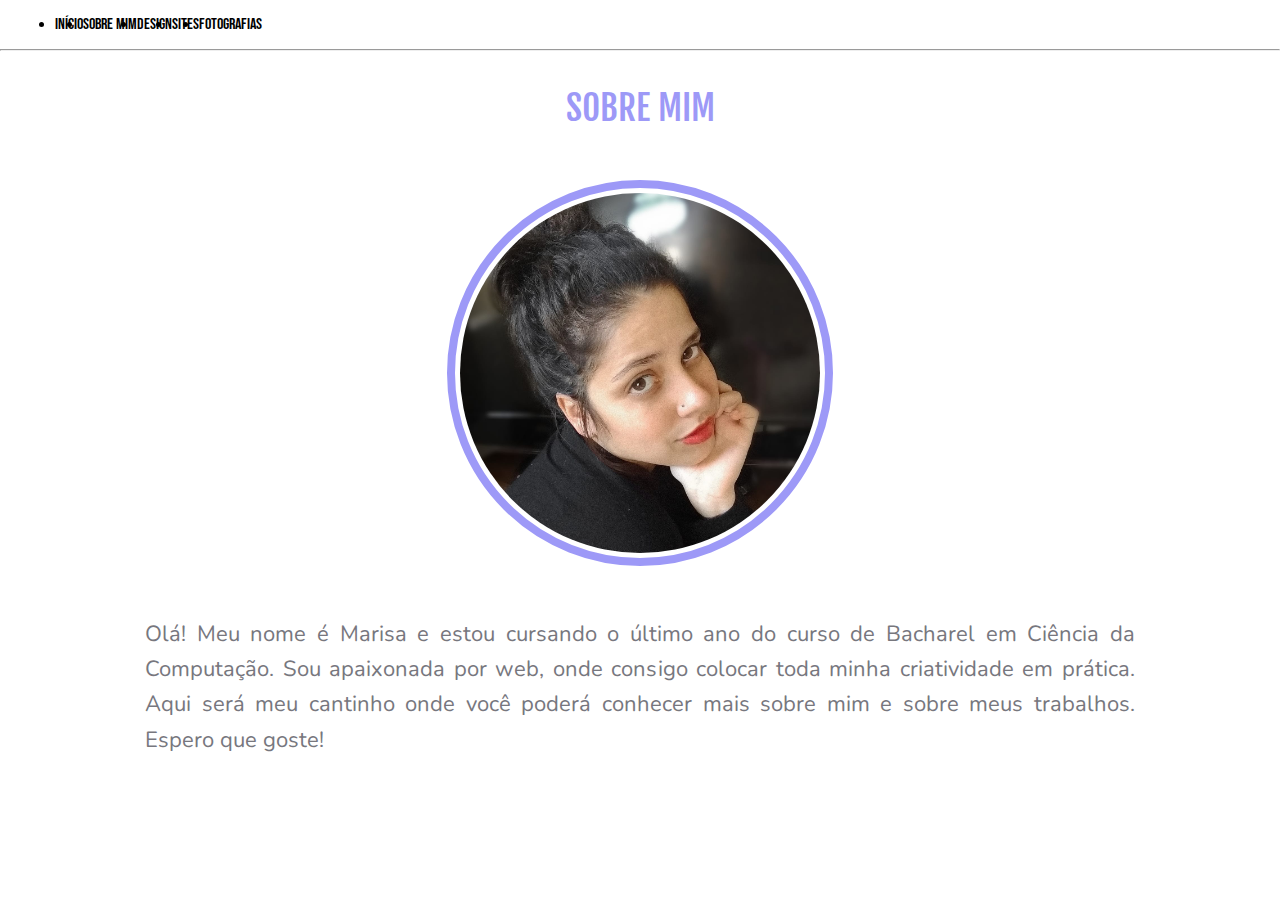
==== index.mb.html @ 88f876fb "inicial" ====
<!DOCTYPE html>
<html lang="pt">
<head>
    <meta charset="UTF-8">
    <meta name="viewport" content="width=device-width, initial-scale=1.0">
    <title> Marisa Vieira </title>

    <link href="estilo/estilo.css" rel="stylesheet">
</head>
<body>
    <section class="menu">
        <ul>
            <li> Início </li>
            <li> Sobre Mim </li>
            <li> Design </li>
            <li> Sites </li>
            <li> Fotografias </li>
        </ul>
    </section>
    <hr>

    <section class="resumo">
        <p id="titulo"> SOBRE MIM </p>
        <div class="reparticao">
            <div id="circulo">
                <img id="fotoqmsoueu" src="imagens/QuemSouEu.jpg">
            </div>
            
            <p id="texto"> Olá! Meu nome é Marisa e estou cursando o último ano do curso de Bacharel em Ciência da Computação. Sou apaixonada por web, onde consigo colocar toda minha criatividade em prática. Aqui será meu cantinho onde você poderá conhecer mais sobre mim e sobre meus trabalhos. Espero que goste! </p>            
        </div>        
    </section>
</body>
</html>
---- estilo/estilo.css ----
@import url('https://fonts.googleapis.com/css2?family=Bebas+Neue&family=Fjalla+One&family=Nunito:wght@200&display=swap');

body, html{
    margin: 0;
    padding: 0;
}

.menu{
    font-family: 'Bebas Neue', cursive;
}

.menu ul{
    display: flex;
    flex-direction: row;
    margin: 15px;
}

#titulo{
    font-family: 'Fjalla One', sans-serif;
    font-size: 35px;
    color: #9d99f7;
    text-align: center;
}

.reparticao{
    display: flex;
    flex-direction: row;
    flex-wrap: wrap;
    justify-content: space-around;
    align-items: center;
    align-content: center;
    padding: 15px;
}

#fotoqmsoueu{
    width: 40vh;
    border-radius: 50%;
    border: 8px solid #9d99f7;
    padding: 5px;
}

#texto{
    width: 110vh;
    line-height: 1.6;
    color: #77777e;
    font-family: Nunito,sans-serif;
    font-size: 22px;
    padding: 25px;
    text-align: justify;
}
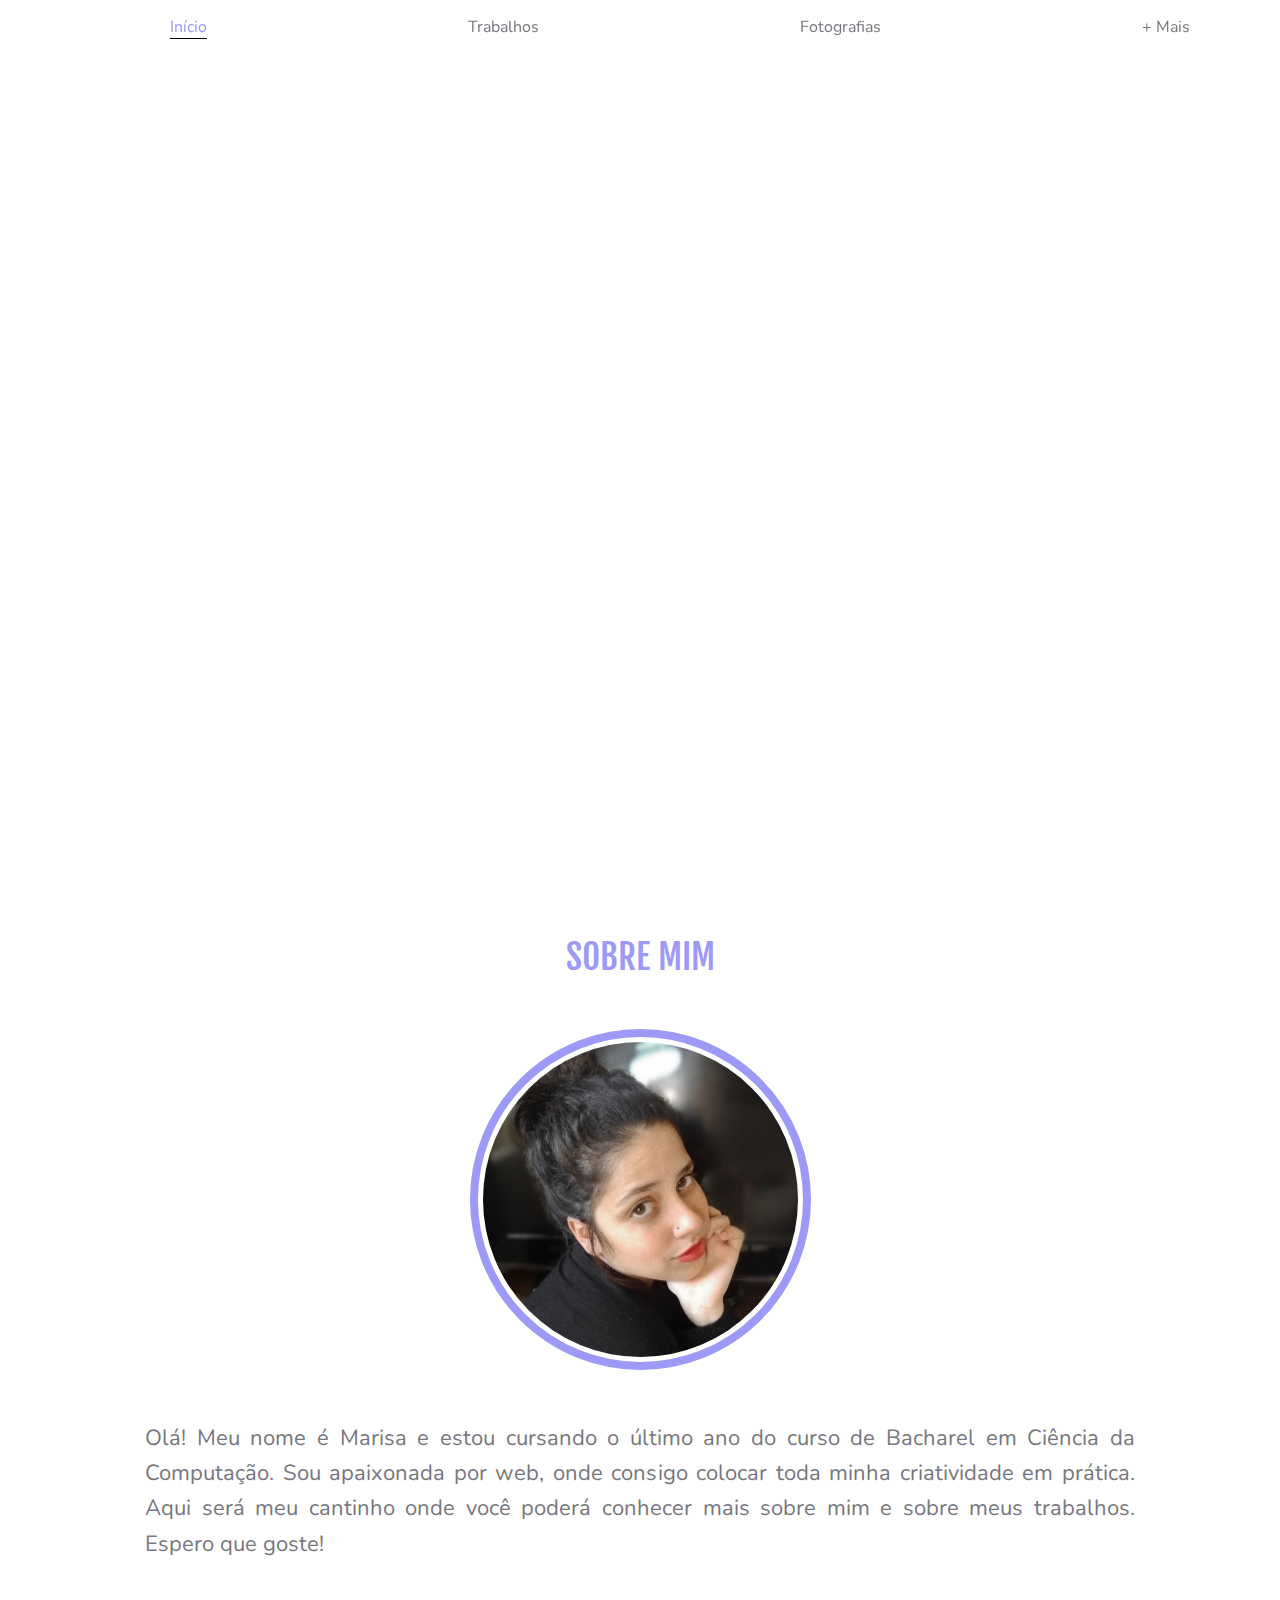
==== commit 851943b3: "atualizacao index" ====
--- a/index.mb.html
+++ b/index.mb.html
@@ -8,16 +8,14 @@
     <link href="estilo/estilo.css" rel="stylesheet">
 </head>
 <body>
-    <section class="menu">
-        <ul>
-            <li> Início </li>
-            <li> Sobre Mim </li>
-            <li> Design </li>
-            <li> Sites </li>
-            <li> Fotografias </li>
+    <nav>
+        <ul class="menu">
+            <li> <a id="selecionado"> Início </a> </li>
+            <li> <a href="#"> Trabalhos </a> </li>
+            <li> <a href="#"> Fotografias </a> </li>
+            <li> <a href="#"> + Mais </a> </li>
         </ul>
-    </section>
-    <hr>
+    </nav>
 
     <section class="resumo">
         <p id="titulo"> SOBRE MIM </p>
--- a/estilo/estilo.css
+++ b/estilo/estilo.css
@@ -5,14 +5,37 @@
     padding: 0;
 }
 
-.menu{
-    font-family: 'Bebas Neue', cursive;
+nav{
+    font-family: Nunito,sans-serif;
+    width: 100%;
+    height: 100vh;
 }
 
-.menu ul{
+.menu{
+    list-style-type: none;
+    position: fixed;
+    width: 100%;
     display: flex;
     flex-direction: row;
-    margin: 15px;
+    justify-content: space-around;
+    align-items: center;
+    align-content: center;
+}
+
+.menu li a{
+    text-decoration: none;
+    color: #77777e;
+}
+
+.menu li a:hover{
+    text-decoration: none;
+    color: #9d99f7;
+}
+
+#selecionado{
+    text-decoration: none;
+    color: #9d99f7;
+    border-bottom: 1px solid black;
 }
 
 #titulo{
@@ -33,7 +56,8 @@
 }
 
 #fotoqmsoueu{
-    width: 40vh;
+    width: 230pt;
+    min-width: 35vh;
     border-radius: 50%;
     border: 8px solid #9d99f7;
     padding: 5px;
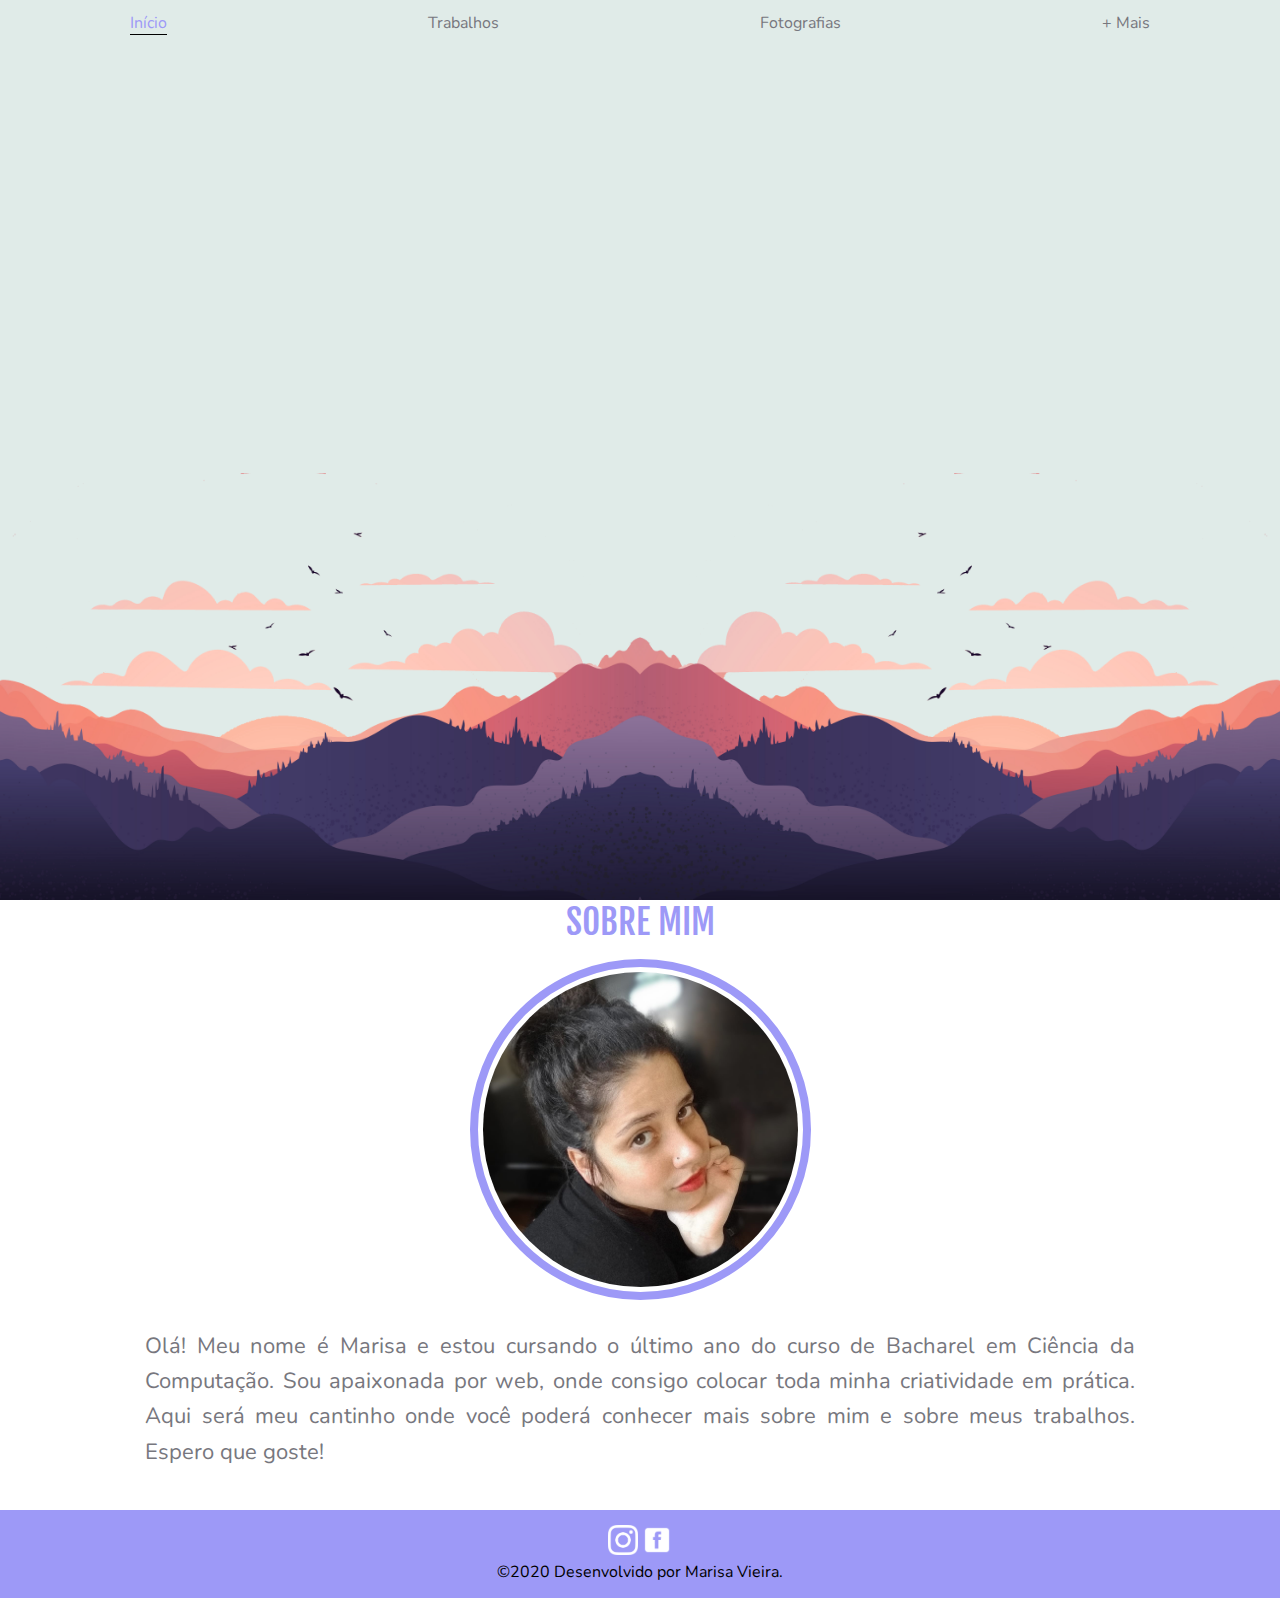
==== commit f0eee2da: "novo index" ====
--- a/index.mb.html
+++ b/index.mb.html
@@ -15,6 +15,7 @@
             <li> <a href="#"> Fotografias </a> </li>
             <li> <a href="#"> + Mais </a> </li>
         </ul>
+        <img src="imagens/teste.png">
     </nav>
 
     <section class="resumo">
@@ -27,5 +28,13 @@
             <p id="texto"> Olá! Meu nome é Marisa e estou cursando o último ano do curso de Bacharel em Ciência da Computação. Sou apaixonada por web, onde consigo colocar toda minha criatividade em prática. Aqui será meu cantinho onde você poderá conhecer mais sobre mim e sobre meus trabalhos. Espero que goste! </p>            
         </div>        
     </section>
+
+    <section class="footer">
+        <div id="redes">
+            <img src="imagens/instagram.png">
+            <img src="imagens/facebook.png">
+        </div>
+        <p> ©2020 Desenvolvido por Marisa Vieira. </p>
+    </section>
 </body>
 </html>--- a/estilo/estilo.css
+++ b/estilo/estilo.css
@@ -1,6 +1,6 @@
 @import url('https://fonts.googleapis.com/css2?family=Bebas+Neue&family=Fjalla+One&family=Nunito:wght@200&display=swap');
 
-body, html{
+*, body, html{
     margin: 0;
     padding: 0;
 }
@@ -9,17 +9,24 @@
     font-family: Nunito,sans-serif;
     width: 100%;
     height: 100vh;
+    background-color: #e0ebe8;
 }
 
 .menu{
     list-style-type: none;
     position: fixed;
-    width: 100%;
+    width: 100vw;
     display: flex;
     flex-direction: row;
     justify-content: space-around;
     align-items: center;
     align-content: center;
+    flex-wrap: wrap;
+    background-color: #e0ebe8;
+    padding: 0;
+    margin: 0;
+    min-height: 45px;
+    z-index: 1;
 }
 
 .menu li a{
@@ -30,6 +37,12 @@
 .menu li a:hover{
     text-decoration: none;
     color: #9d99f7;
+}
+
+nav img{
+    position: absolute;
+    bottom: 0;
+    width: 100%;
 }
 
 #selecionado{
@@ -71,4 +84,19 @@
     font-size: 22px;
     padding: 25px;
     text-align: justify;
+}
+
+.footer{
+    background-color: #9d99f7;
+    font-family: Nunito,sans-serif;
+    display: flex;
+    flex-direction: column;
+    justify-content: center;
+    align-items: center;
+    align-content: center;
+    padding: 15px;
+}
+
+#redes img{
+    height: 30px;
 }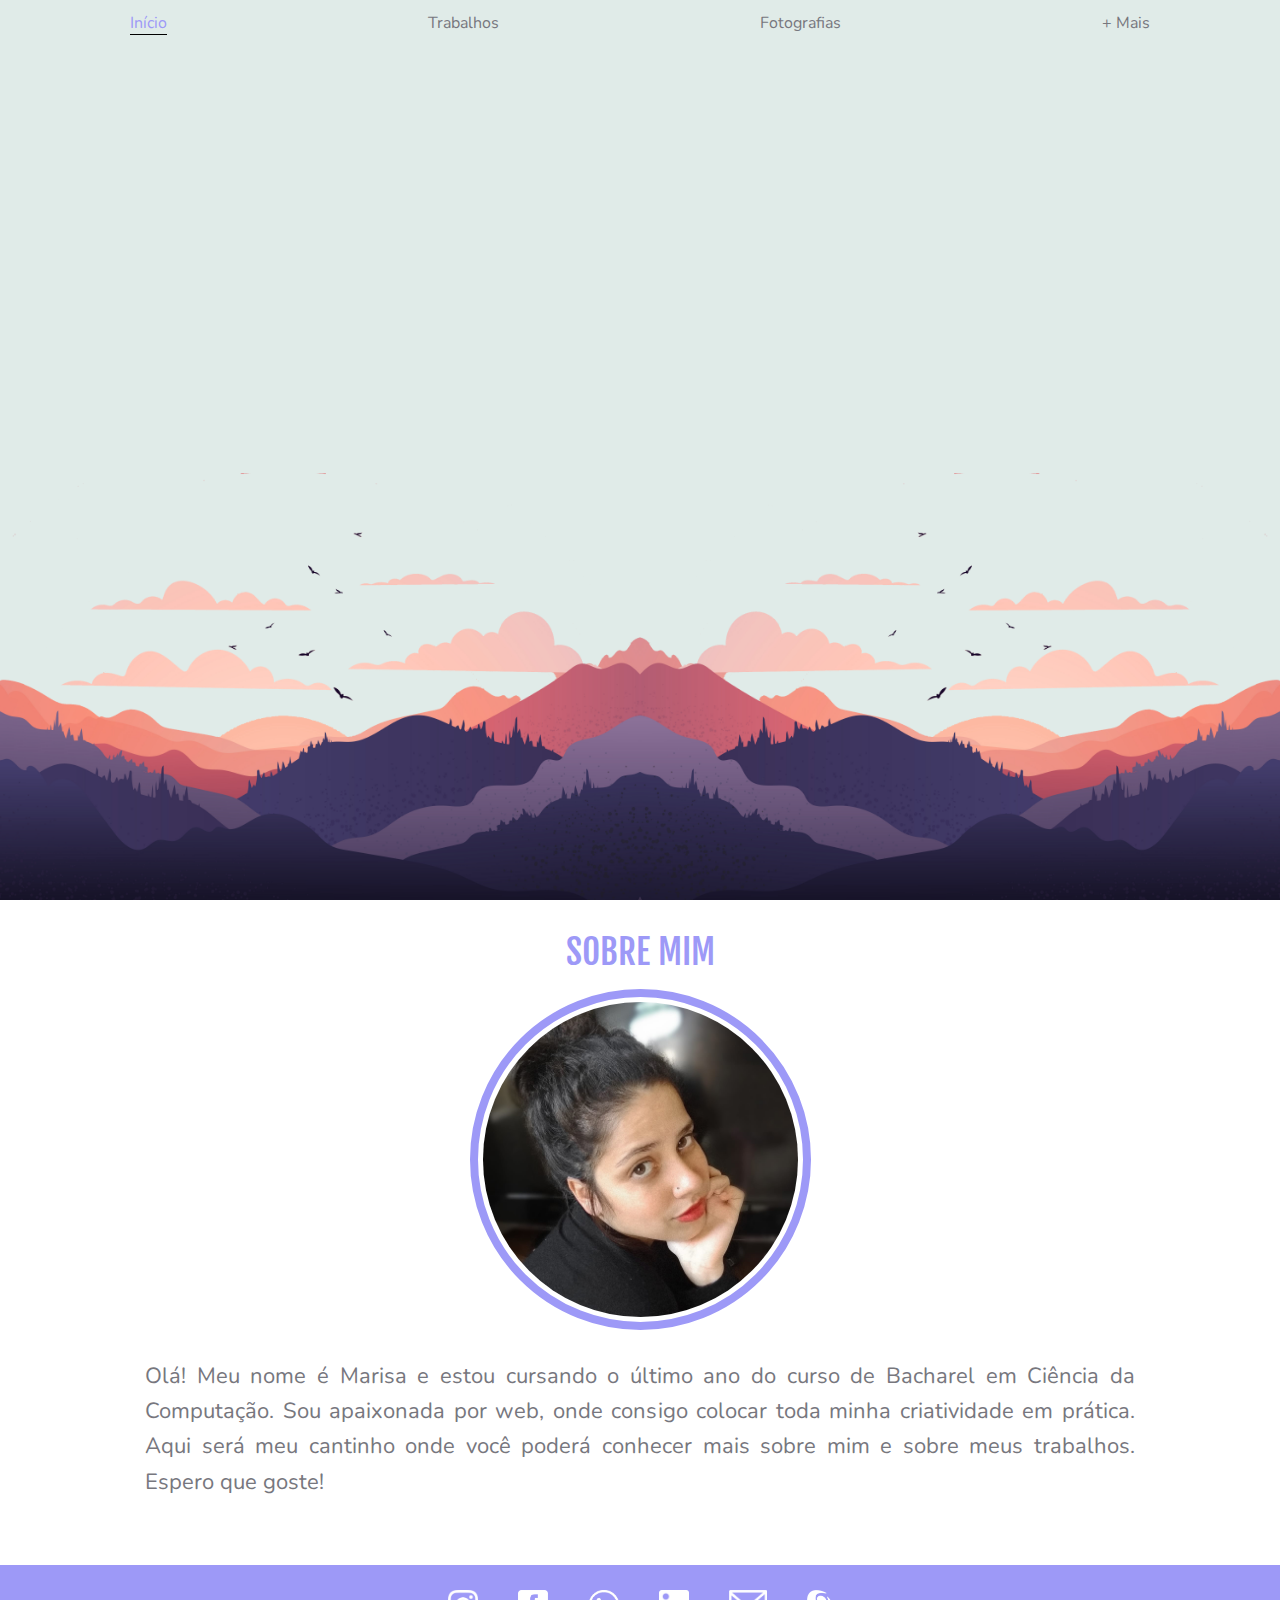
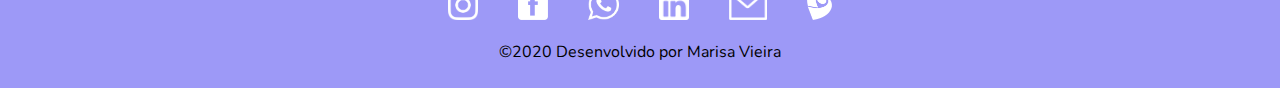
==== commit 3f60ce40: "index atualizada" ====
--- a/index.mb.html
+++ b/index.mb.html
@@ -29,12 +29,16 @@
         </div>        
     </section>
 
-    <section class="footer">
+    <footer>
         <div id="redes">
-            <img src="imagens/instagram.png">
-            <img src="imagens/facebook.png">
+            <a href="https://www.instagram.com/marisavieiras/" target="_blank"> <img src="imagens/instagram.png"> </a>
+            <a href="https://www.facebook.com/marisavrs/" target="_blank"> <img src="imagens/facebook.png"> </a>
+            <a href="https://api.whatsapp.com/send?phone=5535998182143&text=Ola%20Marisa,%20tudo%20bem?%20" target="_blank"> <img src="imagens/whatsappp.png"> </a>
+            <a href="https://www.linkedin.com/in/marisa-vieira-santos-6664a2173/" target="_blank"> <img src="imagens/linkedln.png"> </a>
+            <a href="mailto:marisavrst@gmail.com" target="_blank"> <img src="imagens/email.png"> </a>
+            <a href="http://lattes.cnpq.br/0528457301209853" target="_blank"> <img src="imagens/lattes.png"> </a>
         </div>
-        <p> ©2020 Desenvolvido por Marisa Vieira. </p>
-    </section>
+        <p> ©2020 Desenvolvido por Marisa Vieira </p>
+    </footer>
 </body>
 </html>--- a/estilo/estilo.css
+++ b/estilo/estilo.css
@@ -5,8 +5,11 @@
     padding: 0;
 }
 
+nav, #texto, footer{
+    font-family: Nunito,sans-serif;
+}
+
 nav{
-    font-family: Nunito,sans-serif;
     width: 100%;
     height: 100vh;
     background-color: #e0ebe8;
@@ -34,7 +37,7 @@
     color: #77777e;
 }
 
-.menu li a:hover{
+.menu li a:hover, #selecionado{
     text-decoration: none;
     color: #9d99f7;
 }
@@ -46,9 +49,11 @@
 }
 
 #selecionado{
-    text-decoration: none;
-    color: #9d99f7;
     border-bottom: 1px solid black;
+}
+
+.resumo{
+    padding: 30px 0 25px 0;
 }
 
 #titulo{
@@ -80,23 +85,37 @@
     width: 110vh;
     line-height: 1.6;
     color: #77777e;
-    font-family: Nunito,sans-serif;
     font-size: 22px;
     padding: 25px;
     text-align: justify;
 }
 
-.footer{
+footer{
     background-color: #9d99f7;
-    font-family: Nunito,sans-serif;
     display: flex;
     flex-direction: column;
     justify-content: center;
     align-items: center;
     align-content: center;
-    padding: 15px;
+    padding: 25px;
+}
+
+#redes{
+    display: flex;
+    flex-direction: row;
+    flex-wrap: wrap;
 }
 
 #redes img{
     height: 30px;
+    margin: 0 10px 0 10px;
+}
+
+#redes a{
+    text-decoration: none;
+    margin: 0 10px 0 10px;
+}
+
+footer p{
+    margin-top: 15px;
 }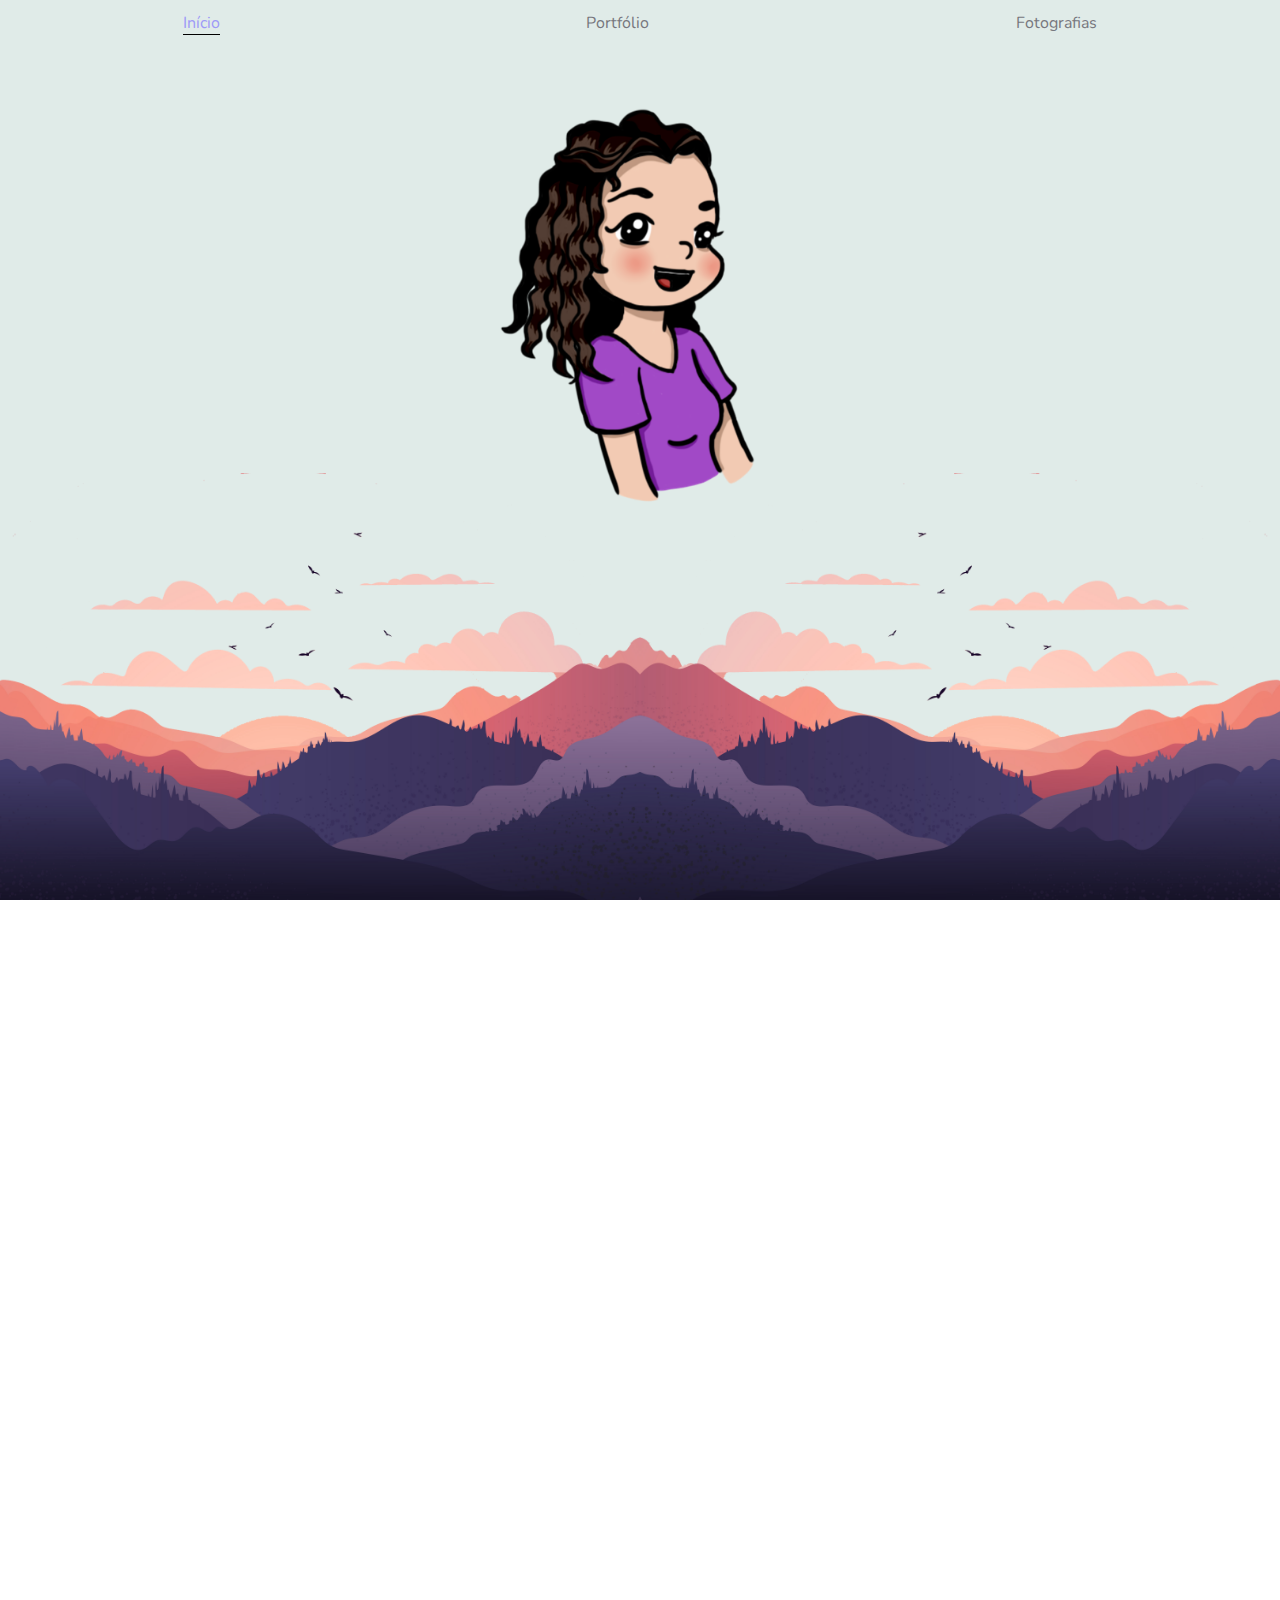
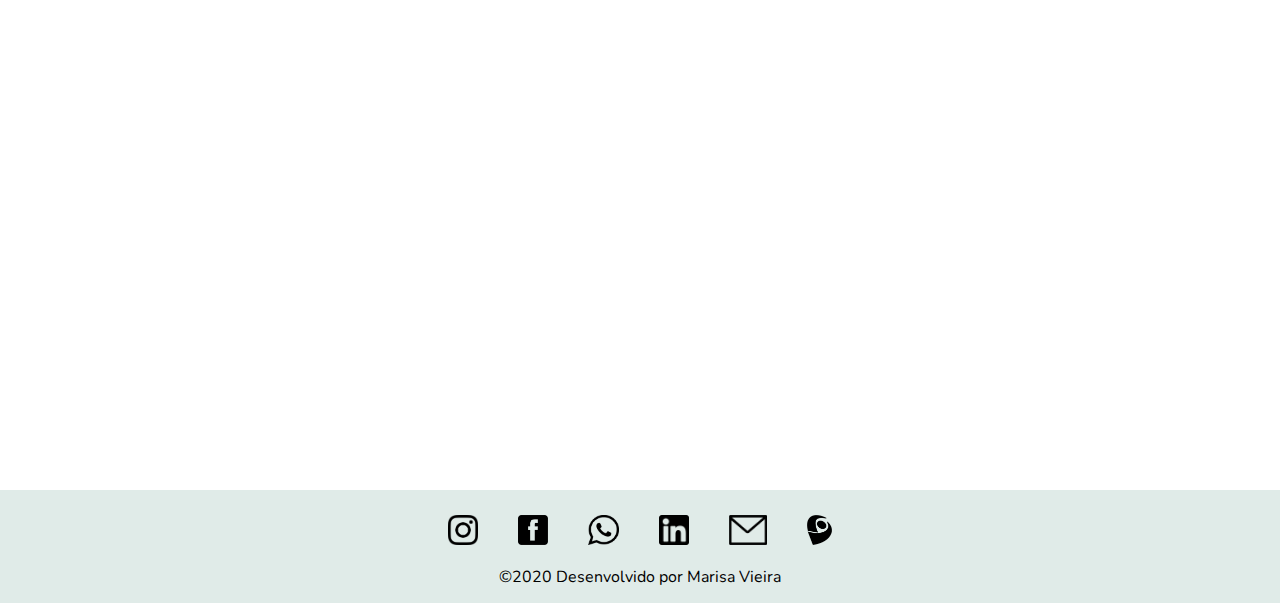
==== commit 4f590374: "index quase finalizada" ====
--- a/index.mb.html
+++ b/index.mb.html
@@ -6,27 +6,120 @@
     <title> Marisa Vieira </title>
 
     <link href="estilo/estilo.css" rel="stylesheet">
+    <link href="https://unpkg.com/aos@2.3.1/dist/aos.css" rel="stylesheet">
+    <link rel="icon" type="imagem/png" href="imagens/icon_barra.png" />
+    <script language="javascript" type="text/javascript" src="js/js.js"></script>
+    <script src="https://unpkg.com/aos@2.3.1/dist/aos.js"></script>    
+    <script src="https://ajax.googleapis.com/ajax/libs/jquery/3.2.1/jquery.min.js"></script>
 </head>
 <body>
     <nav>
         <ul class="menu">
             <li> <a id="selecionado"> Início </a> </li>
-            <li> <a href="#"> Trabalhos </a> </li>
+            <li> <a href="#"> Portfólio </a> </li>
             <li> <a href="#"> Fotografias </a> </li>
-            <li> <a href="#"> + Mais </a> </li>
         </ul>
-        <img src="imagens/teste.png">
+        <img id="art" src="imagens/marisa.png">
+        <p> Marisa Vieira </p>
+        <img id="fundo" src="imagens/fundo_header.png">
     </nav>
 
-    <section class="resumo">
+    <script>
+        AOS.init();
+    </script>
+    <section class="resumo" data-aos="fade-up" data-aos-duration="3000">
         <p id="titulo"> SOBRE MIM </p>
         <div class="reparticao">
             <div id="circulo">
-                <img id="fotoqmsoueu" src="imagens/QuemSouEu.jpg">
+                <img data-aos="flip-left" data-aos-duration="2000" id="fotoqmsoueu" src="imagens/QuemSouEu.jpg">
             </div>
             
-            <p id="texto"> Olá! Meu nome é Marisa e estou cursando o último ano do curso de Bacharel em Ciência da Computação. Sou apaixonada por web, onde consigo colocar toda minha criatividade em prática. Aqui será meu cantinho onde você poderá conhecer mais sobre mim e sobre meus trabalhos. Espero que goste! </p>            
+            <p id="apresentacao"> Olá! Meu nome é Marisa e estou cursando o último ano do curso de Bacharel em Ciência da Computação. Sou apaixonada por tudo que permite colocar minha criatividade em prática. Aqui será meu cantinho onde você poderá conhecer mais sobre mim e sobre meus trabalhos. Espero que goste! </p>            
         </div>        
+    </section>
+
+   <section class="conhecimento" data-aos="fade-up" data-aos-duration="3000">
+        <p id="titulo"> CONHECIMENTO </p>
+        <div class="skills">
+            <div class="topico">
+              <div class="nome-topico">HTML e CSS</div>
+              <div class="topico-barra">
+                <div class="topico-porcentagem" per="90"></div>
+              </div>
+            </div>
+      
+            <div class="topico">
+              <div class="nome-topico">Javascript</div>
+              <div class="topico-barra">
+                <div class="topico-porcentagem" per="70"></div>
+              </div>
+            </div>
+      
+            <div class="topico">
+              <div class="nome-topico">Boostrap</div>
+              <div class="topico-barra">
+                <div class="topico-porcentagem" per="95"></div>
+              </div>
+            </div>
+      
+            <div class="topico">
+              <div class="nome-topico">Jquery</div>
+              <div class="topico-barra">
+                <div class="topico-porcentagem" per="70"></div>
+              </div>
+            </div>
+      
+            <div class="topico">
+              <div class="nome-topico">Adobe Photoshop</div>
+              <div class="topico-barra">
+                <div class="topico-porcentagem" per="80"></div>
+              </div>
+            </div>
+      
+            <div class="topico">
+              <div class="nome-topico">CorelDRAW</div>
+              <div class="topico-barra">
+                <div class="topico-porcentagem" per="85"></div>
+              </div>
+            </div>
+      
+            <div class="topico">
+              <div class="nome-topico">Adobe XD</div>
+              <div class="topico-barra">
+                <div class="topico-porcentagem" per="60"></div>
+              </div>
+            </div>
+          </div>
+      
+          <script>
+             var executou = false;
+            $(window).scroll(function() {
+                if (!executou && $(window).scrollTop() > $('.conhecimento').offset().top/2) {
+                    $('.topico-porcentagem').each(function(){
+                        var $this = $(this);
+                        var porc = $this.attr('per');
+                        $this.css("width",porc+'%');
+                        $({animatedValue: 0}).animate({animatedValue: porc},{
+                            duration: 1000,
+                            step: function(){
+                                $this.attr('porc', Math.floor(this.animatedValue) + '%');
+                            },
+                            complete: function(){
+                                $this.attr('porc', Math.floor(this.animatedValue) + '%');
+                            }
+                        });
+                    });
+                    executou = true;
+                }
+            });             
+          </script>              
+    </section>
+
+    <section class="contato" data-aos="fade-up" data-aos-duration="3000">
+        <p id="titulo"> POSSO AJUDAR? </p>           
+        <p id="texto" style="padding: 40px 20px 30px 20px;"> Atualmente, estou disponível para trabalho freelance. </p>   
+        <p id="texto" style="padding: 0 20px 30px 20px;"> Se você tem uma ideia que deseja iniciar, precisa da minha ajuda com algo ou simplesmente deseja me dizer um olá, entre em contato. </p> 
+        <a class="botao" href="mailto:marisavrst@gmail.com" target="_blank"> Me mande uma mensagem  </a>     
     </section>
 
     <footer>
--- a/estilo/estilo.css
+++ b/estilo/estilo.css
@@ -3,85 +3,115 @@
 *, body, html{
     margin: 0;
     padding: 0;
-}
-
-nav, #texto, footer{
     font-family: Nunito,sans-serif;
 }
 
+.menu, .reparticao, .contato, footer, #redes{
+    display: flex;
+    align-items: center;
+    align-content: center;
+    flex-wrap: wrap;
+}
+
+/* ---------------- */
+/* CSS PARA O MENU */
+/* -------------- */
 nav{
     width: 100%;
     height: 100vh;
     background-color: #e0ebe8;
-}
-
+    display: flex;
+    flex-direction: column;
+    align-items: center;
+}
 .menu{
     list-style-type: none;
     position: fixed;
     width: 100vw;
-    display: flex;
+    background-color: #e0ebe8;
+    min-height: 45px;
     flex-direction: row;
     justify-content: space-around;
-    align-items: center;
-    align-content: center;
-    flex-wrap: wrap;
-    background-color: #e0ebe8;
-    padding: 0;
-    margin: 0;
-    min-height: 45px;
     z-index: 1;
 }
-
 .menu li a{
     text-decoration: none;
     color: #77777e;
 }
-
 .menu li a:hover, #selecionado{
     text-decoration: none;
     color: #9d99f7;
 }
-
+#art{
+    position: absolute;
+    width: 45vh;
+    top: 100px;
+}
 nav img{
     position: absolute;
     bottom: 0;
     width: 100%;
 }
-
 #selecionado{
     border-bottom: 1px solid black;
 }
 
+/* ------------------ */
+/* CSS PARA O FOOTER */
+/* ---------------- */
+footer{
+    background-color: #e0ebe8;
+    flex-direction: column;
+}
+#redes{
+    flex-direction: row;
+    justify-content: center;
+}
+#redes img{
+    height: 30px;
+    margin: 25px 10px 0 10px;
+}
+#redes a{
+    text-decoration: none;
+    margin: 0 10px 0 10px;
+}
+footer p{
+    margin: 15px 0;
+}
+
+
+/* ----------------------------------------------------- */
+/* ------------------- CSS DO INDEX ------------------- */
+/* --------------------------------------------------- */
+
+
+/* ------------------- */
+/* CSS PARA SOBRE MIM */
+/* ----------------- */
 .resumo{
-    padding: 30px 0 25px 0;
-}
-
+    min-height: 100vh;
+    display: flex;
+    flex-direction: column;
+    justify-content: center;
+}
 #titulo{
     font-family: 'Fjalla One', sans-serif;
     font-size: 35px;
     color: #9d99f7;
     text-align: center;
 }
-
 .reparticao{
-    display: flex;
     flex-direction: row;
-    flex-wrap: wrap;
     justify-content: space-around;
-    align-items: center;
-    align-content: center;
     padding: 15px;
 }
-
 #fotoqmsoueu{
     width: 230pt;
-    min-width: 35vh;
     border-radius: 50%;
     border: 8px solid #9d99f7;
     padding: 5px;
 }
-
-#texto{
+#apresentacao{
     width: 110vh;
     line-height: 1.6;
     color: #77777e;
@@ -89,33 +119,103 @@
     padding: 25px;
     text-align: justify;
 }
-
-footer{
+/* ----------------------- */
+/* CSS PARA O QUE EU FAÇO */
+/* --------------------- */
+.conhecimento{
+    display: flex;
+    flex-direction: column;
+    align-items: center;
+    justify-content: center;
+    background-color: rgba(223, 230, 233, 0.2);
+    min-height: 100vh;
+    padding: 40px 0 50px 0;
+}
+/* ---------------------- */
+/* CSS PARA POSSO AJUDAR */
+/* -------------------- */
+.contato{
+    width: 100%;
+    flex-direction: column;
+    min-height: 100vh;
+    justify-content: center;
+}
+#texto{
+    line-height: 1.6;
+    color: #77777e;
+    font-size: 22px;
+    padding: 5px;
+    text-align: center;
+    max-width: 570px;
+}
+.botao{
     background-color: #9d99f7;
-    display: flex;
-    flex-direction: column;
-    justify-content: center;
-    align-items: center;
-    align-content: center;
-    padding: 25px;
-}
-
-#redes{
-    display: flex;
-    flex-direction: row;
-    flex-wrap: wrap;
-}
-
-#redes img{
-    height: 30px;
-    margin: 0 10px 0 10px;
-}
-
-#redes a{
-    text-decoration: none;
-    margin: 0 10px 0 10px;
-}
-
-footer p{
-    margin-top: 15px;
-}+    text-decoration: none;
+    color: black;
+    font-size: 20px;
+    padding: 15px;
+    margin: 15px 0 20px 0;
+}
+
+
+
+/* ----------------------------------------------------- */
+/* ------------------- CSS DO CONHECIMENTO ------------------- */
+/* --------------------------------------------------- */
+
+
+/* ------------------- */
+/* CSS BARRA CONHECIMENTO */
+/* ----------------- */
+.skills{
+    width: 100%;
+    max-width: 50vw;
+    padding: 0 20px;
+  }
+  
+  .nome-topico{
+    font-size: 18px;
+    font-weight: 700;
+    text-transform: uppercase;
+    margin: 20px 0;
+  }
+  
+  .topico-barra{
+    height: 20px;
+    background: #cacaca;
+    border-radius: 8px;
+  }
+  
+  .topico-porcentagem{
+    height: 20px;
+    background-color: #9d99f7;
+    border-radius: 8px;
+    width: 0;
+    transition: 1s linear;
+    position: relative;
+  }
+  
+  .topico-porcentagem::before{
+    content: attr(per);
+    position: absolute;
+    padding: 4px 6px;
+    background-color: #000;
+    color: #fff;
+    font-size: 12px;
+    border-radius: 4px;
+    top: -35px;
+    right: 0;
+    transform: translateX(50%);
+  }
+  
+  .topico-porcentagem::after{
+    content: '';
+    position: absolute;
+    width: 10px;
+    height: 10px;
+    background-color: #000;
+    top: -16px;
+    right: 0;
+    transform: translateX(50%) rotate(45deg);
+    border-radius: 2px;
+  }